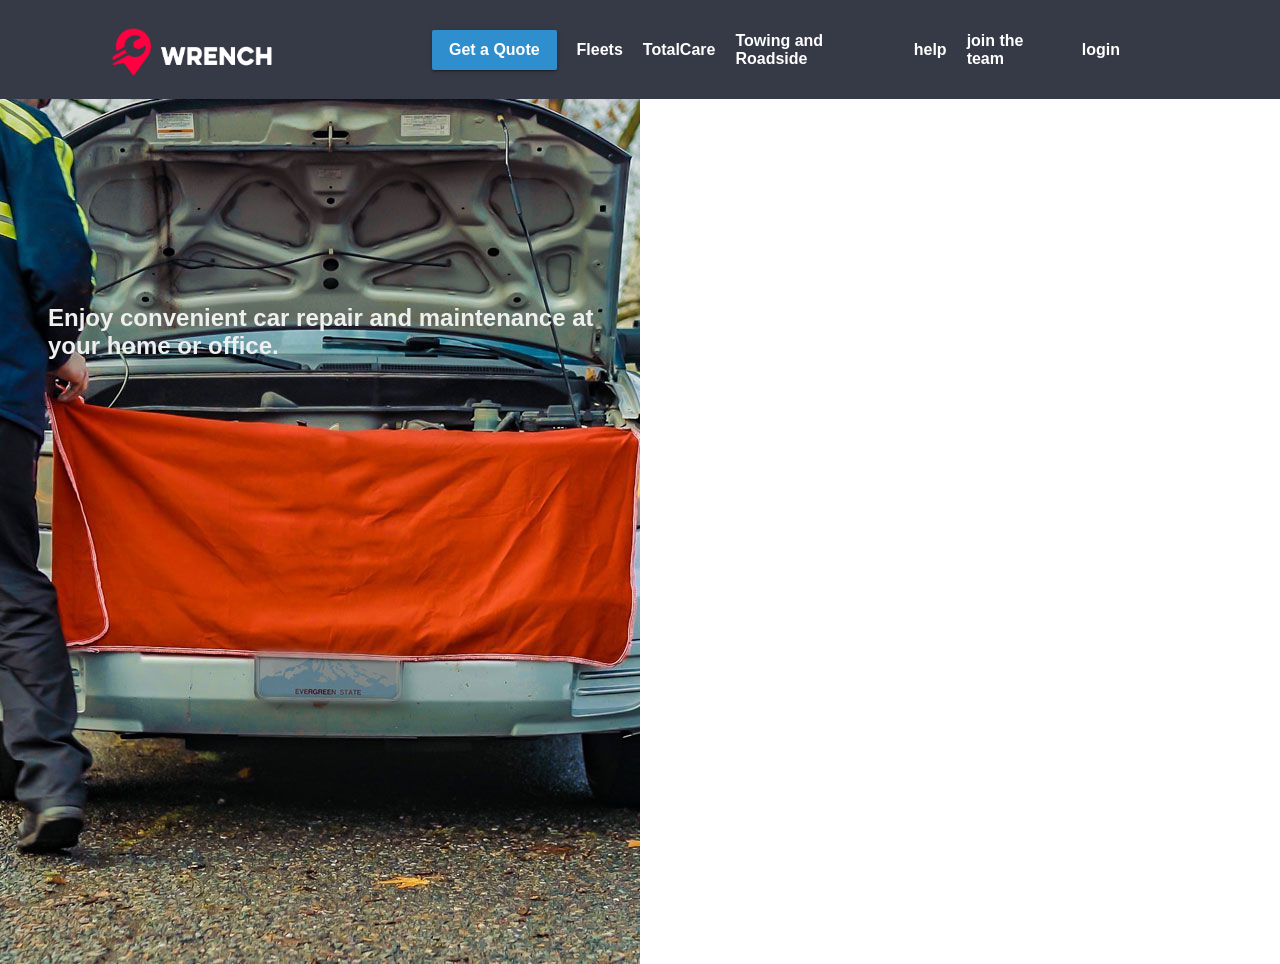
==== login.html @ 3b924485 "Made code changes" ====
<!DOCTYPE html>
<html lang="en">
<head>
    <meta charset="UTF-8">
    <meta name="viewport" content="width=device-width, initial-scale=1.0">
    <title>Document</title>
    <link rel="stylesheet" href="./login.css">
    <link rel="stylesheet" href="./index.css">
    <meta name="viewport" content="width=device-width, initial-scale=1.0">
</head>
<body>
  <header>
    <div class="header">
      <img src="./main-logo-horizontal-light.png" alt="">
    </div>
   <input type="checkbox" id="menu-toggle" class="menu-toggle">
    <label for="menu-toggle" class="hamburger">&#9776;</label>
    <div class="header">
      <nav>
        <ul>
          <button><a href="">Get a Quote</a></button>
          <li><a href="./index.html">Fleets</a></li>
          <li><a href="">TotalCare</a></li>
          <li><a href="">Towing and Roadside</a></li>
          <li><a href="">help</a></li>
          <li><a href="">join the team</a></li>
          <li><a href="">login</a></li>
        </ul>
      </nav>
    </div>
  </header>  


 <main class="second-main-page">
      <div class="background-img">
        <h1 class="second-page">Enjoy convenient car repair and maintenance at your home or office.</h1>
    
      </div>
  </main>
 

  
</body>
</html>
---- login.css ----
*{
    margin: 0;
    padding: 0;
    box-sizing: border-box;
}
.second-main-page{
    position: relative;
}
.background-img {
    width: 50%;
    height: 100vh;
    background-image: url("./wrench_bg2.a5b706424c9b1cfe.jpeg");
    background-size: cover;
    background-position: center 50%;
    background-repeat: no-repeat;
    position: absolute;
    margin-top: 4rem;
}
.second-page{
   
    color: #efefef;
    position: absolute;
    top: 15rem;
    font-weight: 25;
    left: 3rem;
    font-size: 1.5rem;
    font-family: sans-serif;
    font-weight: bold;
   
    
}
---- index.css ----
*{
    margin: 0;
    padding: 0;
    box-sizing: border-box;
}
 body {
    overflow-x: hidden; 
    width: 100%;
}


:root{
     --MainFont: "sans-serif";
     --Font: Arial, Helvetica, sans-serif;
     
}
header{
    width: 100%;
    height: 11vh;
    background-color: #363946;
    display: flex;
    justify-content: space-between;
    align-items: center;
    position: fixed;
    z-index: 1;
    
}

 .header img{
    width: 10rem;
    height: 3rem;
    margin-left: 7rem;
   margin-top:  0.5em;
   
}
header nav ul{
    display: flex;
    list-style: none;
    gap: 20px;
    margin-right: 10rem;
    justify-content: center;
    align-items: center;
    
    
}
header nav ul li a {
 text-decoration: none;
 color: #fff;
 font-size: 1rem;
 font-family: sans-serif;
 font-weight: bold;

}

header nav ul button{
margin-left: 10rem;
height: 2.5rem;
width: 8rem;
background-color: #2f8fce;
color: white;
font-size: 16px;
padding: 0px 16px;
border: 0px none rgb(255, 255, 255);
border-radius: 2px;
box-shadow: rgba(0, 0, 0, 0.2) 0px 3px 1px -2px, rgba(0, 0, 0, 0.14) 0px 2px 2px 0px, rgba(0, 0, 0, 0.12) 0px 1px 5px 0px; 
position: relative;
top: 0px;
left: 0px;
right: 0px;
bottom: 0px;
z-index: 1;
    
}
header nav ul button a{
    text-decoration: none;
    color: #fff;
    font-family: "Open Sans", "Segoe UI", sans-serif;
    font-weight: bolder;
    font-size: 1rem;
}
    
    .background-image {
        width: 100%;
        height: 95vh;
        background-image: url("./mechanic-at-car.jpeg");
        background-size: cover;
        background-position: center 50%;
        background-repeat: no-repeat;
        position: relative;

    }
.text-h2{
    top: 30rem;
    font-size: 3.15rem;
    font-family: Arial, Helvetica, sans-serif;
    font-weight: bold;
    gap: 20rem;
   
   
}
.text-h3{
    font-family: sans-serif;
    font-size: 1.9rem;
    font-weight: bold;
    

}
.text-h4{
    font-family: sans-serif;
    font-size: 1.9rem;
    font-weight: bold;
}
.zip-form {
    display: flex;
    align-items: center;
    margin-top: 1rem;
    gap: 1rem;
}

.next-btn {
    height: 2.5rem;
    width: 5rem;
    background-color: #2f8fce;
    color: white;
    font-size: 1rem;
    font-weight: bold;
    border: none;
    border-radius: 0 2px 2px 0;
    cursor: pointer;
    left: 5rem;
    
}
.zip-input {
    height: 2.5rem;
    width: 12rem;
    padding: 0 1rem;
    font-size: 1rem;
    border: 1px solid #ccc;
    border-radius: 2px 0 0 2px;
    outline: none;
    
}
.text{
    position: absolute;
    bottom: 12.5rem;
    left: 9rem; 
    font-weight: bolder;
    color: #fff;
   
}
.black-stats{
    width: 100%;
    height: 21vh;
    background-color: rgba(0, 0, 0, 0.644);
    display: flex;
    justify-content: space-between;
    top: 29.3rem;
    align-items: center;
    position: absolute;  
    left: 0;           
            
   
    
}
.black-h3{
    display: flex;
    align-items: center;
    gap: 5rem;
    margin-left: 11rem;
    font-size: 1.10rem;
    font-family: sans-serif;
    color: white;
    margin-top: 1rem;
    font-weight: bold;
}
.section-2 {
    width: 100%;
    padding: 4rem 5rem;
    background-color: #efefef;
}

.section-2-h1 {
    text-align: center;
    font-family: Arial, Helvetica, sans-serif;
    font-size: 1.8rem;
    margin-bottom: 3rem;
    color: #363946;
}

.reviews-container {
    display: flex;
    justify-content: space-around;
    gap: 2rem;
}

.review-card {
    flex: 1;
    text-align: center;
    font-family: sans-serif;
}

.review-text {
    font-size: 0.89rem;
    color: #444;
    margin-bottom: 1rem;
    font-style: italic;
}

.review-author {
    font-size: 0.89rem;
    color: #555;
    margin-bottom: 0.5rem;
}

.review-mechanic {
    font-size: 0.89rem;
    color: #555;
    margin-bottom: 0.5rem;
}

.review-mechanic span {
    font-weight: bolder;
    color: #333333;
    
}

.stars {
    font-size: 1.3rem;
    margin-top: 0.5rem;
}
.section-3 {
    background-color: #ffffff;
    width: 100%;
    height: 127vh;
}

.third {
    display: flex;
    justify-content: space-between;
    align-items: flex-start;
    padding: 5rem 9rem;
    gap: 4rem;
}

.third-left {
    display: flex;
    flex-direction: column;
    flex: 1;
}

.third-right {
    display: flex;
    flex-direction: column;
    flex: 1;
    justify-content: center;
    padding-bottom: 10rem;

}

.third-h2 {
    color: #363946;
    font-family: sans-serif;
    font-weight: bold;
    font-size: 2rem;
    margin-bottom: 1rem;
}

.fleet-logo {
    height: 26vh;
    width: 24vw;
    margin-bottom: 1rem;
    margin-left: 5rem;
}

.third-p1 {
    color: #777777;
    font-family: sans-serif;
    font-weight: bold;
    font-size: 1.188rem;
    margin-left: 8.5rem;
}

.third-p2 {
    color: #363946;
    font-family: sans-serif;
    font-weight: bold;
    font-size: 1.5rem;
    margin-bottom: 1rem;
    margin-left: 10rem;
  

}
.third-left a{
    text-decoration: none;
}
.third-p2:hover {
    text-decoration: underline;
    
}

.third-btn {
    height: 2.5rem;
    width: 20rem;
    background-color: #363946;
    color: white;
    margin-top: 1rem;
    margin-bottom: 2rem;
    font-size: 16px;
    border: none;
    border-radius: 2px;
    font-family: sans-serif;
    font-weight: bold;
    cursor: pointer;
    margin-left: 6rem;
}

.third-img {
    width: 39vw;
    height: 50vh;
}

.third-h3 {
    color: #363946;
    font-family: sans-serif;
    font-weight: bold;
    font-size: 2rem;
    margin-bottom: 1rem;
}

.text-p {
    color: #363946;
    font-family: sans-serif;
    font-size: 0.91rem;
    margin-left: 5rem;
    margin-top: 2rem;
 
   
}
.left-btn{
     height: 2.5rem;
    width: 22rem;
    background-color: #363946;
    color: white;
    margin-top: 1rem;
    margin-bottom: 2rem;
    font-size: 16px;
    border: none;
    border-radius: 2px;
    font-family: sans-serif;
    font-weight: bold;
    cursor: pointer;
    margin-left: 4rem;
}
.left-img{
    width: 42vw;
    margin-right: 20rem;

}
.section-4{
    background-color: #efefef;
    width: 100%;
    height: 70vh;
}
.fourth{
     padding-top: 5rem;
}
.fourth-h1{
    color: #363946;
    font-family: sans-serif;
    font-weight: bolder;
    font-size: 2rem;
   
    text-align: center;
}

.text-1{
    color: #333333;
    font-family: sans-serif;
    font-size: 1rem;
    margin-left: 5rem;
    margin-top: 2rem;
}
.text-2{
    color: #333333;
    font-family: sans-serif;
    font-size: 1rem;
    margin-left: 5rem;
    margin-top: 2rem;
}
.text-3{
    color: #333333;
    font-family: sans-serif;
    font-size: 1rem;
    margin-left: 5rem;
    margin-top: 2rem;
}
.section-5 {
    background-color: #fafafa;
    width: 100%;
    height: 65vh;
    display: flex; 
    align-items: center; 
}

.fifth-img img {
    width: 38vw;
    height: 55vh;
    margin-left: 8rem;
    margin-top: 3rem;
}

.fifth {
    display: flex;
    flex-direction: column; 
    justify-content: center;
     padding-left: 3rem;
}

.fifth-h1 {
    color: #363946;
    font-family: sans-serif;
    font-weight: bolder;
    font-size: 2rem;
   
}
.fifth-p {
    color: #363946;
    font-family: sans-serif;
    font-size: 1rem;
    margin-top: 1rem;
}
.fifth-list{
    margin-top: 1rem;
    color: #363946;
    font-family: sans-serif;
    font-size: 1rem;
    margin-top: 1rem;
    margin-left: 1rem;
}
.fifth-list li{
    margin-top: 0.5rem;
}
.fifth-btn {
    height: 2.5rem;
    width: 8rem;
    background-color: #363946;
    color: white;
    margin-top: 2rem;
    margin-bottom: 2rem;
    font-size: 16px;
    border: none;
    border-radius: 2px;
    font-family: sans-serif;
    font-weight: bolder;
    cursor: pointer;
}
.section-6 {
    width: 100%;
    height: 80vh;
    position: relative; 
    display: flex;
    justify-content: flex-end;
    align-items: center;
}

.sixth-img {
    position: absolute; 
    top: 0;
    left: 0;
    width: 100%;
    height: 100%;
    object-fit: cover; 
    z-index: 0; 
}

.lemon-card {
  
    position: relative;
    background-color: #ebf0f4f6; 
    width: 41vw;
    height: 75vh; 
    margin-right: 3rem;
    padding: 2rem;
    border-radius: 4px;
    display: flex;
    flex-direction: column;
    gap: 2rem; 
}

.lemon-btn{
background-color: #363946;
height: 2.4rem;
width: 20vw;
color: white;
font-size: 16px;
padding: 0px 16px;
border: 0px none rgba(255, 255, 255, 0.589);
border-radius: 2px;
box-shadow: rgba(0, 0, 0, 0.2) 0px 3px 1px -2px, rgba(0, 0, 0, 0.14) 0px 2px 2px 0px, rgba(0, 0, 0, 0.12) 0px 1px 5px 0px; 
position: relative;
margin-bottom: 1rem;
}
.lemon-btn a{
    text-decoration: none;
    color: white;
    font-family: 'Segoe UI', Tahoma, Geneva, Verdana, sans-serif;
    font-weight: 450;
}
   
.lemon-h2{
    
    color: #363946;
    font-family: sans-serif;
    font-weight: bold;
    font-size: 1.3rem;
    padding-bottom: 0.5rem; 
    margin-bottom: 1rem;

}
.lemon-p{
    color: #363946;
    font-family: sans-serif;
    font-size: 0.9rem;
    margin-bottom: 1rem;
}
.lemon-logo{
   
    width: 25vw; 
    height: 10vh;
    margin-bottom: 0;
}
   
.lemon-list{
    color: #363946;
    font-family: sans-serif;
    font-size: 0.9rem;
    margin-left: 2rem;  
}
.lemon-list li{
    margin-top: 0.1rem;
}
.section-7 {
    width: 100%;
    height: 70vh;
    display: flex;
    flex-direction: column; 
    justify-content: center;
    align-items: center;
    background-color: #efefef;
}

.seven-h1 {
    color: #363946;
    font-family: sans-serif;
    font-weight: bold;
    font-size: 2rem;
    margin-bottom: 3rem; 
}

.seven-list {
    display: flex;
    gap: 4rem; 
    font-size: 1rem;
}


.seven-list ul {
    list-style: none;
    display: flex;
    flex-direction: column;
    gap: 1.2rem;
}

.seven-list ul li a {
    text-decoration: none;
    color: #363946;
    font-family: sans-serif;
}

.seven-list ul li a:hover {
    text-decoration: underline; 
    
}
.seven-btn {
    margin-top: 2rem;
    height: 2.3rem;
    background-color: #363946;
    color: white;
    border: none;
    border-radius: 2px;
    font-size: 0.9rem;
    font-family: sans-serif;
    font-weight: bold;
    cursor: pointer;
    width: 15rem;
}

.section-8 {
    background-color: white;
    width: 100%;
    height: auto;
    padding-bottom: 4rem;
}

.eight-h1 {
    color: #363946;
    font-family: sans-serif;
    font-weight: bold;
    font-size: 2rem;
    padding-top: 4rem;
    text-align: center;
    margin-bottom: 3rem;
}

.eight-container {
    display: flex;
    flex-direction: column;
    gap: 4rem;
   margin-right:  2rem;
   margin-left: 3rem;
}

.eight-card {
    display: flex;
    flex-direction: row;
    align-items: center;
    gap: 2rem;
  
}

.eight-left {
    display: flex;
    flex-direction: column;
    align-items: center;
    gap: 2rem;
    flex-shrink: 0;
}

.eight-img {
    width: 13vw;
    height: 28vh;
    border-radius: 50%;
    object-fit: cover;
   
}

.eight-info {
    display: flex;
    flex-direction: column;
    gap: 0.5rem;
}

.eight-h3 {
    color: #363946;
    font-family: sans-serif;
    font-weight: bold;
    font-size: 1.2rem;
}

.eight-stars {
    font-size: 1.5rem;
}

.eight-list {
    list-style: disc;
    padding-left: 2.5rem;
    color: #363946;
    font-family: sans-serif;
    font-size: 0.95rem;
}

.eight-btn {
    background-color: #363946;
    color: white;
    border: none;
    padding: 0.6rem 1.5rem;
    border-radius: 2px;
    font-family: sans-serif;
    font-weight: bold;
    font-size: 0.95rem;
    cursor: pointer;
    width: fit-content;
    height: 7vh;
    margin-bottom:  0.5rem;
}
.side-h1{
    font-family: sans-serif;
    
    font-size: 1.1rem;  
    
}
.sidee-h1{
   
    font-family: sans-serif;
    color: rgba(0, 0, 0, 0.759);
    font-size: 1rem;
    margin-left: 5rem;
    padding-bottom: 3rem;
}
.side-p{
    color: grey;
    font-family: sans-serif;
    font-size: 1rem;
    padding-top: 2rem;
}
.eight-btn:hover {
    background-color: #2f8fce;
}
.left-h3{
    color: #363946ee;
    font-family: sans-serif;
   
    font-size: 1.2rem;
    padding-top: 2rem;
   
}
.left-left{
    margin-left: 8rem;

    
}
.left-p{
    color: grey;
    font-family: sans-serif;
    font-size: 1rem;
    margin-top: 2rem;
}


.news-hr {
    border: none;
    border-top: 5px solid #eeeeee;
    margin: 0;
    height: 3vh;
}

.section-9 {
    background-color: white;
    width: 100%;
    height: auto;
    padding: 4rem 0;
    display: flex;
    flex-direction: column;
    align-items: center;
    gap: 2rem;
}

.nine-h1 {
    color: #363946;
    font-family: Arial, Helvetica, sans-serif;
    font-weight: 600;
    font-size: 1.87rem;
    text-align: center;
}

.nine-logos {
    display: flex;
    justify-content: center;
    align-items: center;
    gap: 3rem;
}

.nine-img {
    width: 8rem;
    height: 15vh;
    object-fit: contain;
}
.nine-img-1{
    width: 4rem;
    height: 9.5vh;
    margin-top: 1rem;
    margin-right:1rem;
    
}

.nine-link {
    text-decoration: none;
    color: #363946;
    font-family: sans-serif;
    font-size: 1rem;
}

.nine-link:hover {
    text-decoration: underline;
    color: #2f8fce;
}

.section-10 {
    width: 100%;
    padding: 2rem 5rem; 
}

.section-10-h2 {
    color: #363946;
    font-family: sans-serif;
    font-size: 1.8rem;
    font-weight: bold; 
    margin-top: 2rem;
    margin-bottom: 2rem; 
    text-align: center;
}

.mini-section-p {
    display: flex;
    flex-direction: row;
    align-items: center; 
    gap: 3rem; 
}

.mini-text {
    flex: 1; 
}

.mini-img-p3 {
    flex: 1; 
}

.mini-img {
    width: 43vw; 
    height: 50vh;
    margin-bottom: 3rem;
  
   
}

.mini-p1 {
    color: #363946;
    font-family: sans-serif;
    font-size: 1rem; 
    margin-bottom: 19rem; 
}

.eleven-h3{
    color: #363946;
    font-family: sans-serif;
    font-size: 2rem;
    font-weight: bold; 
    margin-top: 2rem;
    margin-bottom: 2rem; 
    text-align: center;
}
.section-11 {
    width: 100%;
    height: 70vh;
    padding: 2rem 5rem;
}

.eleven-img-p3 {
    display: flex;
    flex-direction: row;
    align-items: center; 
    gap: 3rem; 
}

.eleven-text {
    flex: 1; 
}

.eleven-img-p3 {
    flex: 1; 
}

.eleven-img {
    width: 43vw; 
    height: 52vh;
    margin-bottom: 3rem;
  
   
}

.eleven-p1 {
    color: #363946;
    font-family: sans-serif;
    font-size: 1rem; 
    margin-bottom: 19rem; 
}

footer {
    background-color: #363946;
    color: white;
    height: 60vh;
    margin-top: 10rem;
}

.footer-container {
    display: flex;
    justify-content: space-around;
    align-items: flex-start;
   
    gap: 1rem;
   
}

.footer-col {
    display: flex;
    flex-direction: column;
    gap: 1rem;
    margin-top: 3rem;
}

.footer-h4 {
    color: #fff;
    font-family: sans-serif;
    font-size: 1rem;
    font-weight: bold;
    margin-bottom: 0.5rem;
   
}

.footer-list {
    list-style: none;
    display: flex;
    flex-direction: column;
    gap: 0.8rem;
    color: white;
}

.footer-list li a {
    text-decoration: none;
    color: white;
    font-family: sans-serif;
    font-size: 0.9rem;
    font-weight: bold;
    margin-left: 3rem;
}

.footer-list li a:hover {
    color: #fff;
}

.footer-social {
    display: flex;
    margin-left: 3rem;

}

.social-icon {
    width: 1.5rem;
    height: 2rem;
    object-fit: contain;
    filter: brightness(0) invert(1); 
  
}

.footer-license {
    color: white;
    font-family: sans-serif;
    font-size: 0.9rem;
    font-weight: bold;
    margin-left: 3rem;
}

.footer-bottom {
    margin-top: 3rem;
   
    padding: 1.5rem 0;
    text-align: center;
}

.footer-bottom p {
    color: rgba(255, 255, 255, 0.5);
    font-family: sans-serif;
    font-size: 0.85rem;
}


.menu-toggle {
    display: none;
}

.hamburger {
   display: none;
    color: black;
    font-size: 2rem;
    cursor: pointer;
    margin-right: 2rem;
}


@media (max-width: 768px) {

   
    .header img {
        margin-left: 1rem;
        width: 8rem;
        height: auto;
    }

    header nav ul {
        display: none;
    }

    .hamburger {
        display: block;
    }

    .menu-toggle:checked ~ .header nav ul {
        display: flex;
        flex-direction: column;
        position: fixed;
        top: 12vh;
        left: 0;
        width: 100%;
        background-color: grey;
        padding: 1rem 2rem;
        gap: 1rem;
        z-index: 999;
        list-style: none;
        margin-right: 0;
    }

    .menu-toggle:checked ~ .header nav ul button {
        margin-left: 0;
    }

  
    .background-image {
        height: 100vh;
    }

    .text {
        left: 1.5rem;
        bottom: 8rem;
    }

    .text-h2 { font-size: 1.5rem; }
    .text-h3 { font-size: 1rem; }
    .text-h4 { font-size: 1rem; }

    .zip-form {
        flex-direction: column;
        align-items: flex-start;
    }

  
    .black-stats {
        flex-direction: column;
        height: auto;
        padding: 1rem;
        top: auto;
        bottom: 0;
        text-align: center;
        gap: 0.5rem;
    }

    .black-h3 {
        flex-direction: column;
        gap: 0.5rem;
        margin-left: 0;
        text-align: center;
        font-size: 0.9rem;
    }


    .section-2 { padding: 2rem 1rem; }
    .section-2-h1 { font-size: 1.3rem; }
    .reviews-container { flex-direction: column; }

   
    .section-3 { height: auto; }

    .third {
        flex-direction: column;
        padding: 2rem 1rem;
        gap: 1rem;
    }

    .fleet-logo {
        width: 60%;
        height: auto;
        margin-left: 0;
    }

    .third-p1 { margin-left: 0; }
    .third-p2 { margin-left: 0; font-size: 1.2rem; }

    .third-btn {
        width: 100%;
        margin-left: 0;
    }

    .third-img {
        width: 100%;
        height: auto;
    }

    .text-p { margin-left: 0; }

    .left-btn {
        width: 100%;
        margin-left: 0;
    }

    .left-img {
        width: 100%;
        margin-right: 0;
    }


    .section-4 { height: auto; padding-bottom: 2rem; }
    .fourth { padding-top: 2rem; }
    .fourth-h1 { font-size: 1.3rem; }

    .text-1, .text-2, .text-3 {
        margin-left: 1rem;
        margin-top: 1rem;
    }

   
    .section-5 {
        flex-direction: column;
        height: auto;
        padding: 2rem 1rem;
        align-items: flex-start;
    }

    .fifth-img img {
        width: 90%;
        height: auto;
        margin-left: 0;
        margin-top: 0;
    }

    .fifth { padding-left: 0; padding-top: 1rem; }
    .fifth-h1 { font-size: 1.5rem; }


    .section-6 {
        height: auto;
        min-height: 100vh;
        justify-content: center;
        padding: 2rem 1rem;
    }

    .lemon-card {
        width: 95%;
        height: auto;
        margin-right: 0;
    }

    .lemon-logo {
        width: 60%;
        height: auto;
    }

    .lemon-btn { width: 100%; }

   
    .section-7 { height: auto; padding: 2rem 1rem; }
    .seven-h1 { font-size: 1.3rem; }

    .seven-list {
        flex-direction: column;
        gap: 1rem;
        width: 100%;
    }

   
    .eight-h1 { font-size: 1.3rem; padding-top: 2rem; }

    .eight-container {
        margin-left: 1rem;
        margin-right: 1rem;
        gap: 2rem;
    }

    .eight-img {
        width: 25vw;
        height: 25vw;
    }

    .eight-btn { height: auto; }
    .left-left { margin-left: 0; }

   
    .nine-h1 { font-size: 1.3rem; }

    .nine-logos { gap: 1rem; flex-wrap: wrap; }

    .nine-img {
        width: 5rem;
        height: auto;
    }

    .nine-img-1 {
        width: 3rem;
        height: auto;
        margin-top: 0;
        margin-right: 0;
    }

   
    .section-10 { padding: 2rem 1rem; }
    .section-10-h2 { font-size: 1.3rem; }

    .mini-section-p {
        flex-direction: column;
        gap: 1rem;
    }

    .mini-img {
        width: 100%;
        height: auto;
        margin-bottom: 0;
    }

    .mini-p1 { margin-bottom: 1rem; }

  
    .section-11 { height: auto; padding: 2rem 1rem; }
    .eleven-h3 { font-size: 1.3rem; }

    .eleven-img-p3 {
        flex-direction: column;
        gap: 1rem;
    }

    .eleven-img {
        width: 100%;
        height: auto;
        margin-bottom: 0;
    }

    .eleven-p1 { margin-bottom: 1rem; }

   
    footer {
        height: auto;
        margin-top: 2rem;
        padding: 2rem 1rem;
    }

    .footer-container {
        flex-direction: column;
        gap: 2rem;
    }

    .footer-col { margin-top: 0; }

    .footer-list li a { margin-left: 0; }
    .footer-social { margin-left: 0; }
    .footer-license { margin-left: 0; }

    .footer-bottom { margin-top: 1rem; }
}
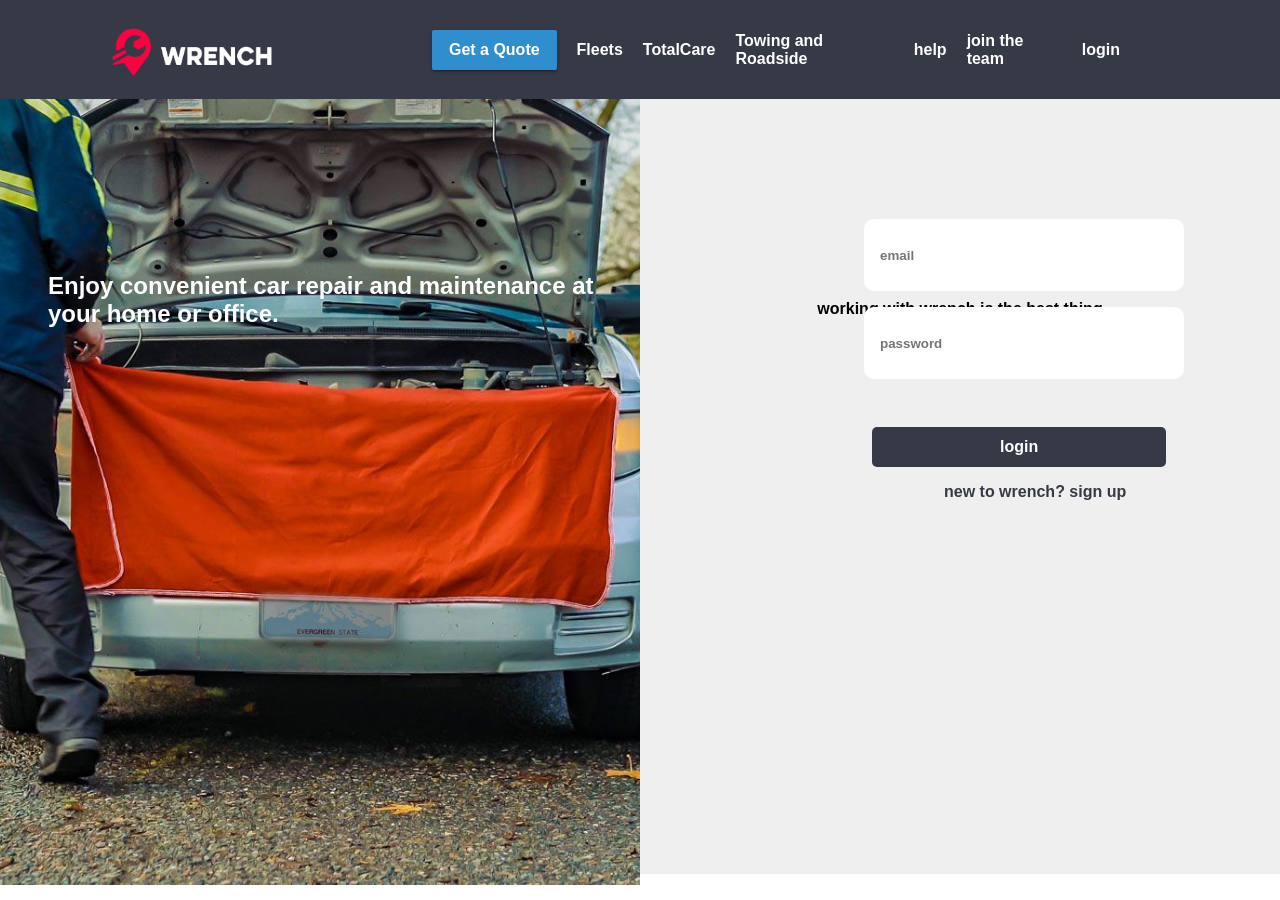
==== commit 0b648be7: "Made code changes" ====
--- a/login.html
+++ b/login.html
@@ -31,15 +31,33 @@
   </header>  
 
 
- <main class="second-main-page">
-      <div class="background-img">
-        <h1 class="second-page">Enjoy convenient car repair and maintenance at your home or office.</h1>
+ <main class="main-login">
+    <div class="first-half-part">
+      <div class="first-background-img">
+        <h1 class="first-page-h1">Enjoy convenient car repair and maintenance at your home or office.</h1>
+      </div>
+    </div>
+     
+
+    <div class="second-half-part">
+      <h1 class="second-half-h1">login</h1>
+      <h2 class="second-half-h2">working with wrench is the best thing </h2>
+    </div>
+
+    <div class="last-container">
+      <div class="input">
+         <input type="email" placeholder="email" class="second-input">
+         <input type="password" placeholder="password" class="second-input">
+      </div>
     
-      </div>
+      <button class="login-btn"><a href="">login</a></button>
+      <p class="login-p">new to wrench? <a href="">sign up</a></p>
+    </div>
+
+      
   </main>
  
 
   
 </body>
 </html>
-
--- a/login.css
+++ b/login.css
@@ -1,31 +1,181 @@
-*{
+ *{
     margin: 0;
     padding: 0;
     box-sizing: border-box;
 }
-.second-main-page{
+.main-login{
+    width: 100%;
+    display: flex;
+    justify-content: space-between;
+    align-items: center;
     position: relative;
+   
 }
-.background-img {
+.first-background-img {
     width: 50%;
-    height: 100vh;
+    min-height: 93vh;
     background-image: url("./wrench_bg2.a5b706424c9b1cfe.jpeg");
     background-size: cover;
     background-position: center 50%;
     background-repeat: no-repeat;
     position: absolute;
-    margin-top: 4rem;
+    margin-top: 3rem;
 }
-.second-page{
-   
-    color: #efefef;
+
+.first-page-h1 {
+    top: 14rem;
+    left: 3rem;
+    font-size: 1.5rem;
+    font-family: Arial, Helvetica, sans-serif;
+    font-weight: bold;
+    color: white;
     position: absolute;
-    top: 15rem;
-    font-weight: 25;
-    left: 3rem;
+}
+
+.second-half-part {
+    width: 50%;
+    height: 90vh;
+    background-color: #efefef;
+    position: absolute;
+    top: 4rem;
+    right: 0;
+    display: flex;
+    flex-direction: column;
+    justify-content: center;
+    align-items: center;
+}
+.second-half-h1{
     font-size: 1.5rem;
     font-family: sans-serif;
     font-weight: bold;
-   
-    
+    color: #363946;
+    font-size: 2.5rem;
+    margin-bottom: 27rem;
+    position: absolute;
+}
+
+.second-half-h2{
+    font-size: 1rem;
+    font-family: sans-serif;
+    margin-bottom: 20rem; 
+}
+.last-container{
+    margin-top: 45rem;
+    position: absolute;
+    margin-left: 49rem;
+}
+
+.second-input{
+    height: 2.5rem;
+   min-height: 8vh;
+    width: 20rem;
+    margin-bottom: 1rem;
+    border: none;
+    border-radius: 10px;
+    font-family: sans-serif;
+    font-weight: bold;
+    cursor: pointer;
+    margin-left: 5rem;
+    padding-left: 1rem;
+}
+
+.login-btn{
+    height: 2.5rem;
+    width: 23vw;
+    background-color: #363946;
+    margin-top: 2rem;
+    margin-bottom: 1rem;
+    font-size: 16px;
+    border: none;
+    border-radius: 5px;
+    font-family: sans-serif;
+    font-weight: bold;
+    cursor: pointer;
+    margin-left: 5.5rem;
+}
+.login-btn a{
+    text-decoration: none;
+    color: white;
+}
+.login-p{
+    color: #363946;
+    font-family: sans-serif;
+    font-weight: bold;
+    font-size: 1rem;
+    margin-left: 10rem;
+} 
+.login-p a{
+    text-decoration: none;
+    color: #363946;
+}
+
+/* Tablet & below */
+@media (max-width: 768px) {
+
+    .main-login {
+        flex-direction: column;
+    }
+
+    .first-background-img {
+        width: 100%;
+        position: relative;
+        margin-top: 0;
+        min-height: 40vh;
+    }
+
+    .second-half-part {
+        width: 100%;
+        position: relative;
+        top: 0;
+        right: 0;
+        height: auto;
+    }
+
+    /* override your big spacing */
+    .second-half-h1 {
+        margin-bottom: 2rem !important;
+    }
+
+    .second-half-h2 {
+        margin-bottom: 2rem !important;
+    }
+
+    .last-container {
+        margin-top: 2rem !important;
+        margin-left: 0 !important;
+        position: relative;
+        display: flex;
+        flex-direction: column;
+        align-items: center;
+    }
+
+    .second-input {
+        width: 90%;
+        margin-left: 0 !important;
+    }
+
+    .login-btn {
+        width: 90%;
+        margin-left: 0 !important;
+    }
+
+    .login-p {
+        margin-left: 0 !important;
+        text-align: center;
+    }
+}
+
+
+/* Small phones */
+@media (max-width: 480px) {
+
+    .second-half-h1 {
+        font-size: 1.5rem;
+    }
+
+    .first-page-h1 {
+        font-size: 1.2rem;
+        top: 2rem;
+        left: 1rem;
+    }
 }
--- a/index.css
+++ b/index.css
@@ -1188,8 +1188,6 @@
         margin-top: 0;
         margin-right: 0;
     }
-
-   
     .section-10 { padding: 2rem 1rem; }
     .section-10-h2 { font-size: 1.3rem; }
 
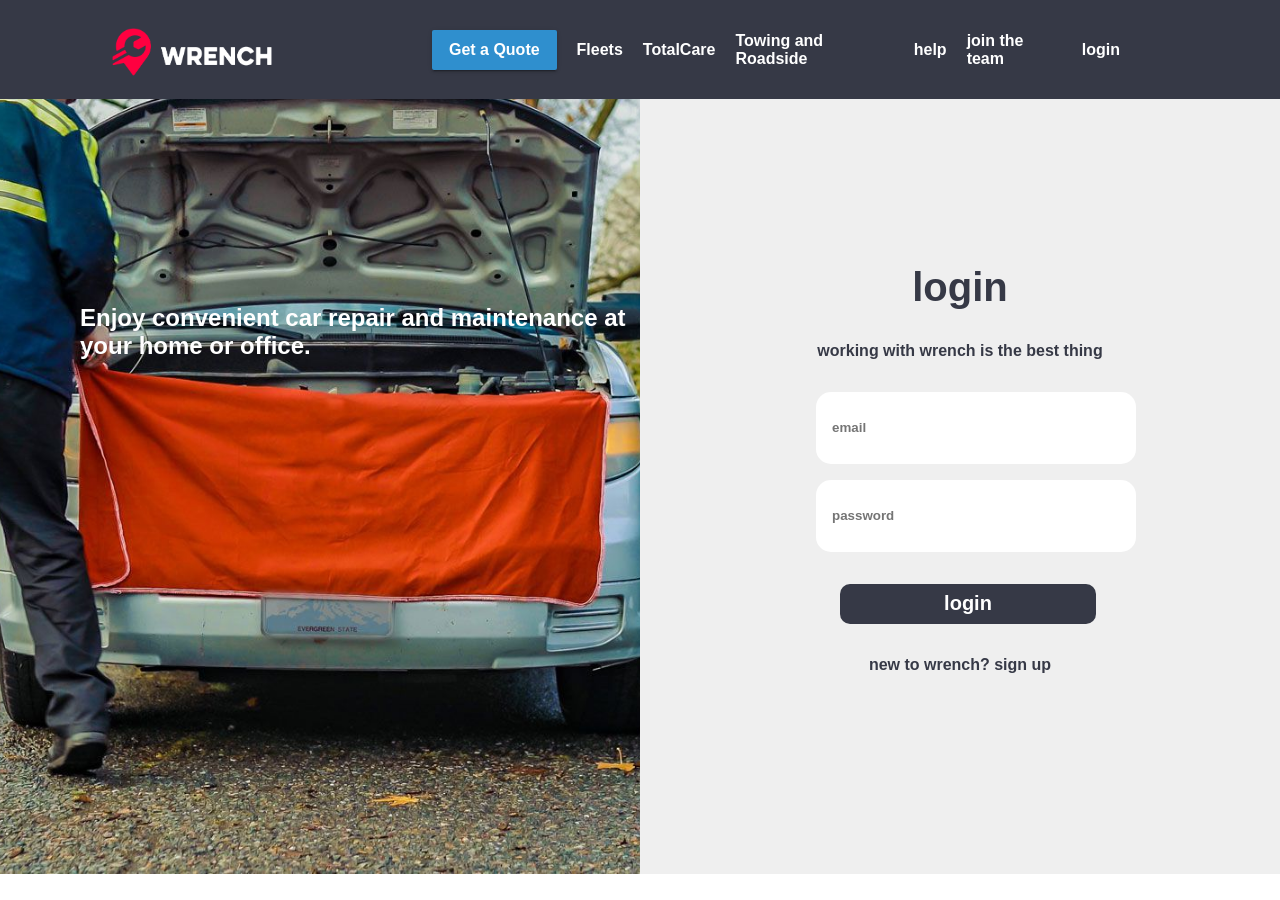
==== commit 68b1a1dd: "Made code changes" ====
--- a/login.html
+++ b/login.html
@@ -9,7 +9,7 @@
     <meta name="viewport" content="width=device-width, initial-scale=1.0">
 </head>
 <body>
-  <header>
+<header>
     <div class="header">
       <img src="./main-logo-horizontal-light.png" alt="">
     </div>
@@ -28,34 +28,30 @@
         </ul>
       </nav>
     </div>
-  </header>  
+</header>  
 
-
- <main class="main-login">
-    <div class="first-half-part">
-      <div class="first-background-img">
-        <h1 class="first-page-h1">Enjoy convenient car repair and maintenance at your home or office.</h1>
-      </div>
+<main class="main-login">
+    <div class="first-background-img"> 
+     <h1 class="first-page-h1">Enjoy convenient car repair and maintenance at your home or office.</h1>
     </div>
      
 
-    <div class="second-half-part">
-      <h1 class="second-half-h1">login</h1>
-      <h2 class="second-half-h2">working with wrench is the best thing </h2>
+ <div class="second-half-part">
+  <h1 class="second-half-h1">login</h1>
+  <h2 class="second-half-h2">working with wrench is the best thing </h2>
+
+  <div class="last-container">
+    <div class="input">
+     <input type="email" placeholder="email" class="second-input">
+     <input type="password" placeholder="password" class="second-input">
     </div>
-
-    <div class="last-container">
-      <div class="input">
-         <input type="email" placeholder="email" class="second-input">
-         <input type="password" placeholder="password" class="second-input">
-      </div>
     
-      <button class="login-btn"><a href="">login</a></button>
-      <p class="login-p">new to wrench? <a href="">sign up</a></p>
-    </div>
-
-      
-  </main>
+    <button class="login-btn"><a href="">login</a></button>
+    <p class="login-p">new to wrench? <a href="">sign up</a></p>
+  </div>
+ </div>
+   
+</main>
  
 
   
--- a/login.css
+++ b/login.css
@@ -4,45 +4,46 @@
     box-sizing: border-box;
 }
 .main-login{
-    width: 100%;
     display: flex;
     justify-content: space-between;
     align-items: center;
     position: relative;
+    
    
 }
+
 .first-background-img {
     width: 50%;
-    min-height: 93vh;
+    height: 90vh;
     background-image: url("./wrench_bg2.a5b706424c9b1cfe.jpeg");
     background-size: cover;
     background-position: center 50%;
     background-repeat: no-repeat;
     position: absolute;
-    margin-top: 3rem;
+    top: 4rem;
+    left: 0;
 }
 
 .first-page-h1 {
-    top: 14rem;
-    left: 3rem;
+    font-family: sans-serif;
     font-size: 1.5rem;
-    font-family: Arial, Helvetica, sans-serif;
-    font-weight: bold;
+    margin-top: 15rem;
+    margin-left: 5rem; 
     color: white;
-    position: absolute;
+   
 }
 
 .second-half-part {
     width: 50%;
     height: 90vh;
     background-color: #efefef;
-    position: absolute;
     top: 4rem;
     right: 0;
     display: flex;
     flex-direction: column;
     justify-content: center;
     align-items: center;
+    position: absolute;
 }
 .second-half-h1{
     font-size: 1.5rem;
@@ -50,20 +51,22 @@
     font-weight: bold;
     color: #363946;
     font-size: 2.5rem;
-    margin-bottom: 27rem;
-    position: absolute;
+    margin-bottom: 2rem;
+   
+      
 }
 
 .second-half-h2{
     font-size: 1rem;
     font-family: sans-serif;
-    margin-bottom: 20rem; 
+    font-weight: bold;
+    color: #363946;
+    margin-bottom: 2rem;
+
 }
-.last-container{
-    margin-top: 45rem;
-    position: absolute;
-    margin-left: 49rem;
-}
+/* .last-container{
+  
+} */
 
 .second-input{
     height: 2.5rem;
@@ -71,27 +74,27 @@
     width: 20rem;
     margin-bottom: 1rem;
     border: none;
-    border-radius: 10px;
+    border-radius: 15px;
     font-family: sans-serif;
     font-weight: bold;
     cursor: pointer;
-    margin-left: 5rem;
+    margin-left: 11rem;
     padding-left: 1rem;
 }
 
 .login-btn{
     height: 2.5rem;
-    width: 23vw;
+    width: 20vw;
     background-color: #363946;
-    margin-top: 2rem;
-    margin-bottom: 1rem;
-    font-size: 16px;
+    margin-top: 1rem;
+    margin-bottom: 2rem;
+    font-size: 1.25rem;
     border: none;
-    border-radius: 5px;
+    border-radius: 10px;
     font-family: sans-serif;
     font-weight: bold;
     cursor: pointer;
-    margin-left: 5.5rem;
+    margin-left: 12.5rem;
 }
 .login-btn a{
     text-decoration: none;
@@ -102,7 +105,7 @@
     font-family: sans-serif;
     font-weight: bold;
     font-size: 1rem;
-    margin-left: 10rem;
+  text-align: center;
 } 
 .login-p a{
     text-decoration: none;
@@ -133,11 +136,11 @@
 
     /* override your big spacing */
     .second-half-h1 {
-        margin-bottom: 2rem !important;
+        margin-top: 2rem !important;
     }
 
     .second-half-h2 {
-        margin-bottom: 2rem !important;
+        margin-top: 2rem !important;
     }
 
     .last-container {
@@ -156,12 +159,15 @@
 
     .login-btn {
         width: 90%;
-        margin-left: 0 !important;
+        margin-right: 1.9rem ;
+        margin-left: 0 ;
+      
     }
 
     .login-p {
         margin-left: 0 !important;
         text-align: center;
+        margin-bottom: 2rem !important;
     }
 }
 
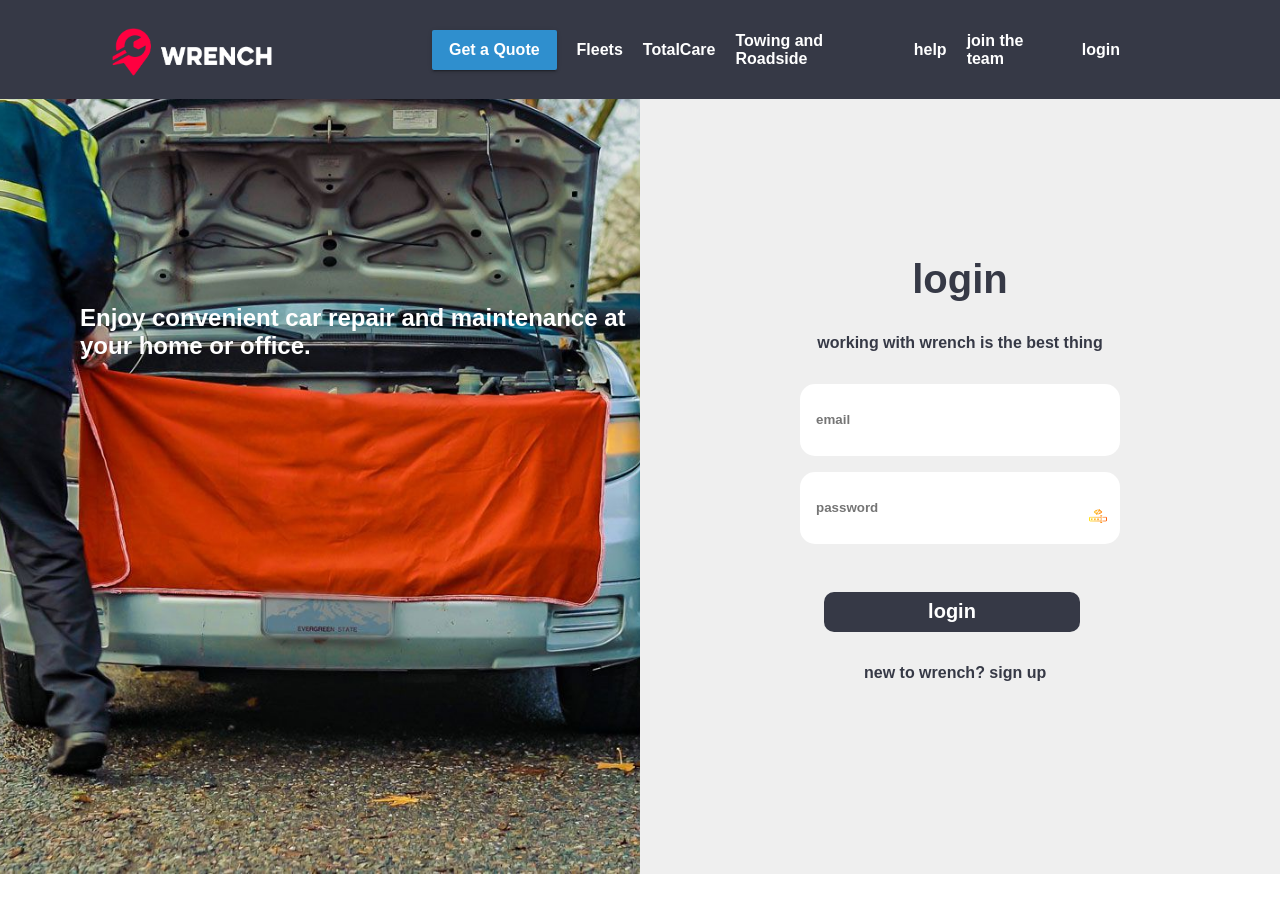
==== commit 1f26e4b0: "Made code changes" ====
--- a/login.html
+++ b/login.html
@@ -43,7 +43,13 @@
   <div class="last-container">
     <div class="input">
      <input type="email" placeholder="email" class="second-input">
-     <input type="password" placeholder="password" class="second-input">
+
+
+  <div class="password-container">
+   <input type="password" placeholder="password" class="second-input" id="password">
+   <img src="./visible_17940105.png" alt="Toggle Password Visibility" class="eye-icon eye-closed" id="eyeClosed">
+   <img src="./view_17964210.png" alt="Toggle Password Visibility" class="eye-icon eye-open" id="eyeOpen">
+</div>
     </div>
     
     <button class="login-btn"><a href="">login</a></button>
@@ -54,6 +60,6 @@
 </main>
  
 
-  
+  <script src="login.js"></script>
 </body>
 </html>
--- a/login.css
+++ b/login.css
@@ -64,9 +64,6 @@
     margin-bottom: 2rem;
 
 }
-/* .last-container{
-  
-} */
 
 .second-input{
     height: 2.5rem;
@@ -80,6 +77,46 @@
     cursor: pointer;
     margin-left: 11rem;
     padding-left: 1rem;
+}
+.last-container{
+    justify-content: center;
+    margin-right: 11rem;
+}
+.password-container {
+    position: relative;
+    width: 20rem;
+    margin-bottom: 1rem;
+    margin-left: 11rem;
+    
+}
+
+.password-container .second-input {
+    width: 100%;
+    margin-left: 0;
+    padding-right: 0;
+    padding-right: 40px; 
+}
+
+.eye-icon {
+    position: absolute;
+    right: 12px;
+    top: 50%;
+    transform: translateY(-50%);
+    cursor: pointer;
+    width: 20px;
+    height: 20px;
+    user-select: none;
+    transition: opacity 0.3s;
+}
+
+.eye-icon:hover {
+    opacity:  0.6;
+}
+.eye-open {
+    display: none;
+}
+.eye-closed {
+    display: block;
 }
 
 .login-btn{
@@ -105,16 +142,23 @@
     font-family: sans-serif;
     font-weight: bold;
     font-size: 1rem;
-  text-align: center;
+    margin-left: 15em;
 } 
 .login-p a{
     text-decoration: none;
     color: #363946;
+    text-align: center;
+}
+.eye-icon.eye-closed{
+ 
 }
 
 /* Tablet & below */
 @media (max-width: 768px) {
-
+   .password-container{
+    width: 90%;
+    margin-left: 6rem;
+   }
     .main-login {
         flex-direction: column;
     }
@@ -154,20 +198,19 @@
 
     .second-input {
         width: 90%;
-        margin-left: 0 !important;
+        margin-left: 6rem;
+        margin-right: 0;
     }
 
     .login-btn {
         width: 90%;
-        margin-right: 1.9rem ;
-        margin-left: 0 ;
-      
+        margin-right: 3rem ;
     }
 
     .login-p {
-        margin-left: 0 !important;
-        text-align: center;
-        margin-bottom: 2rem !important;
+        margin-left: 7.9em;
+        margin-right: 0;
+        margin-bottom: 2rem ;
     }
 }
 
